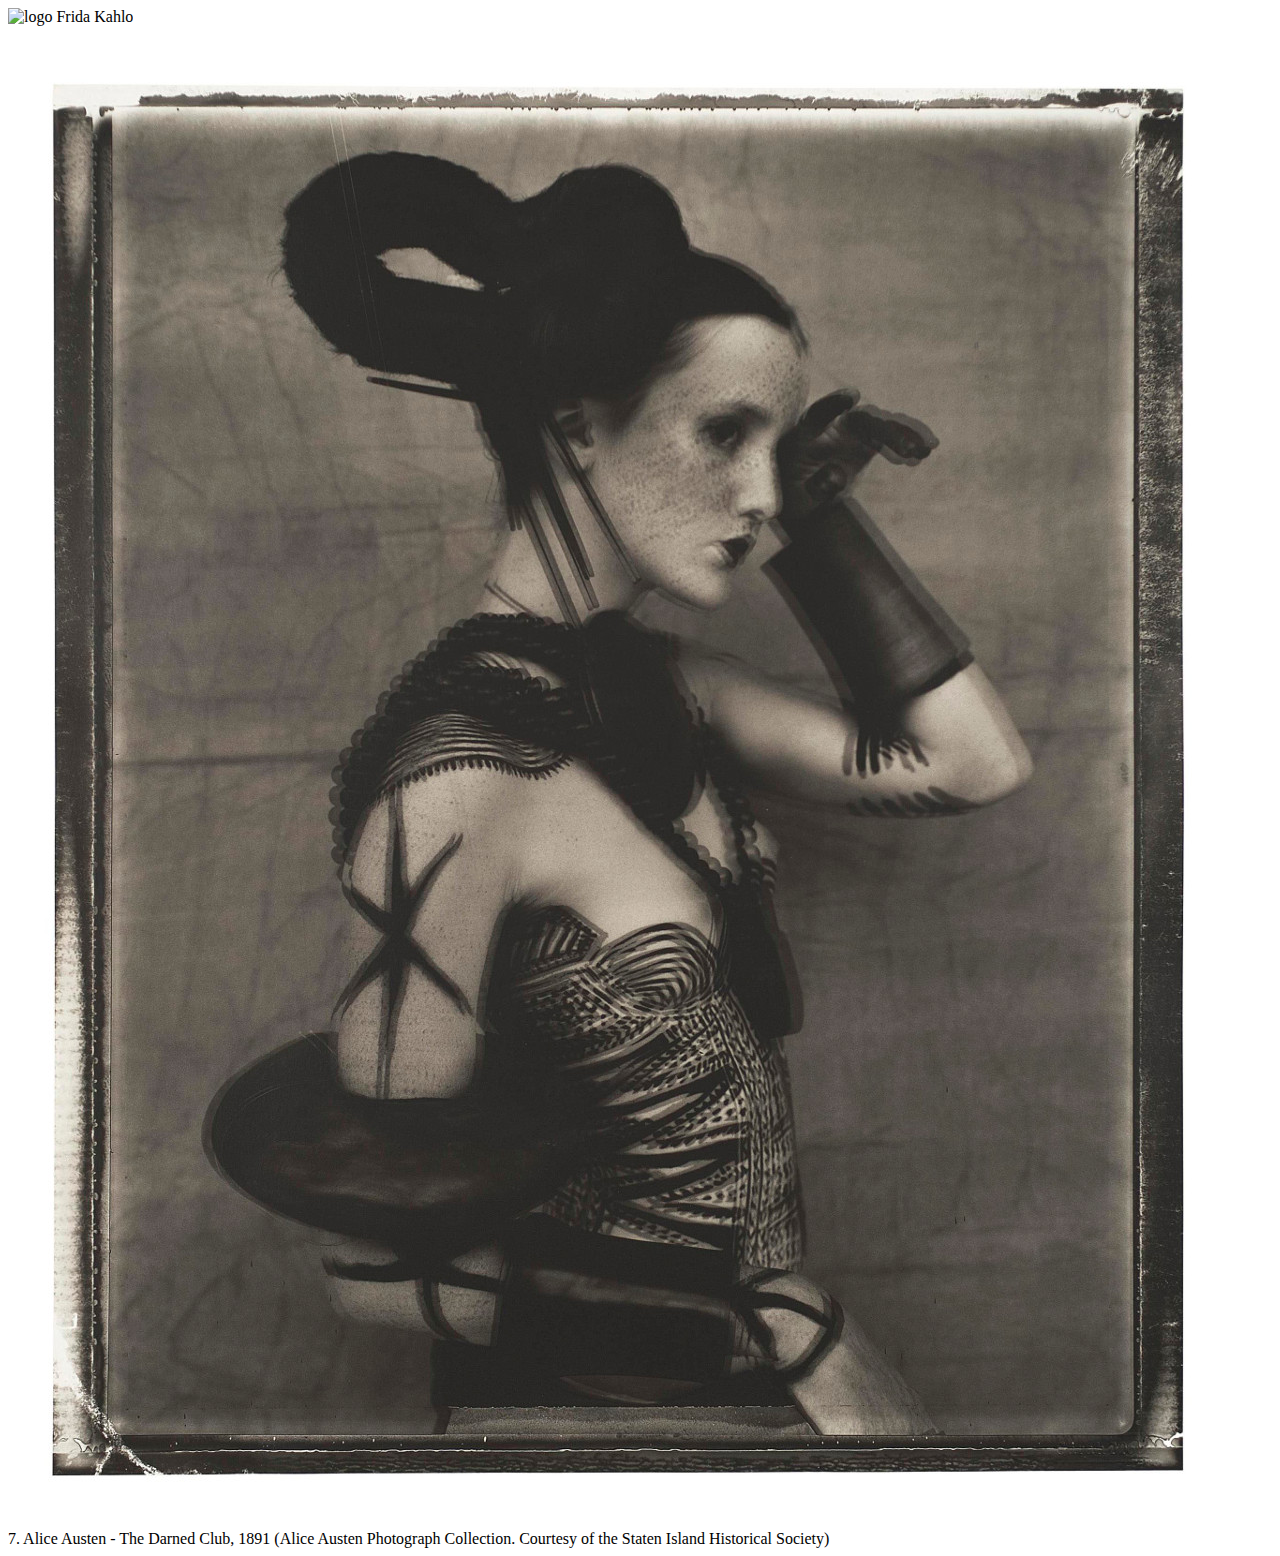
==== index.html @ 1ab2e272 "ajout légende" ====
<!DOCTYPE html>
<html lang="en">

<head>
    <meta charset="UTF-8">
    <meta name="viewport" content="width=device-width, initial-scale=1.0">

    <title>Document</title>
</head>

<body>

    <img src="icons\frida.svg" alt="logo Frida Kahlo" height="120" width="128" />

    <div id="mainImage">

    </div>

    <div id="legend">

    </div>


    <script src="app.js"> </script>
</body>

</html>
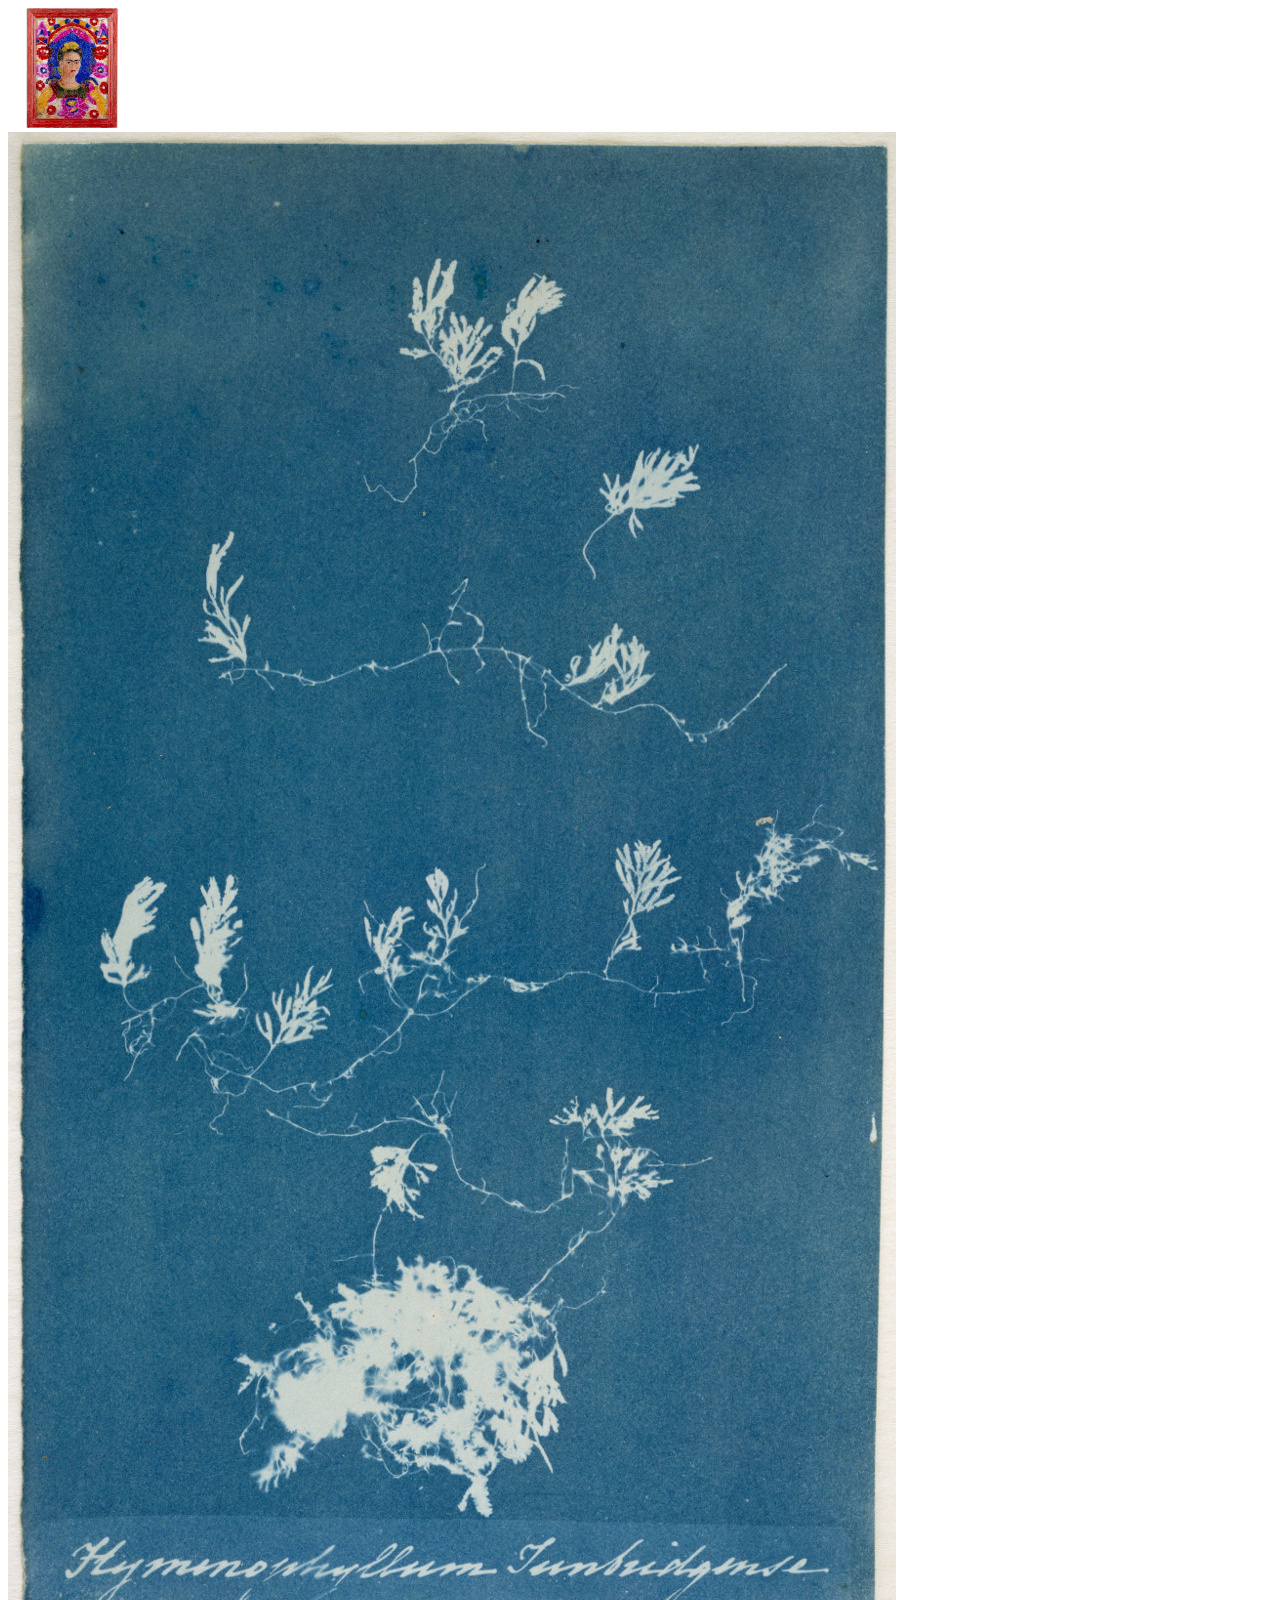
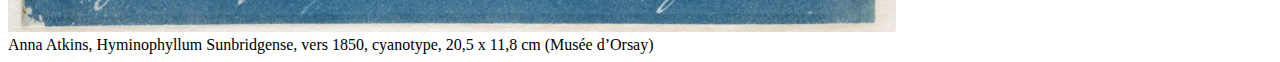
==== commit 76c3dcaa: "ajout css" ====
--- a/index.html
+++ b/index.html
@@ -4,7 +4,7 @@
 <head>
     <meta charset="UTF-8">
     <meta name="viewport" content="width=device-width, initial-scale=1.0">
-
+    <link rel="stylesheet" href="style.css">
     <title>Document</title>
 </head>
 
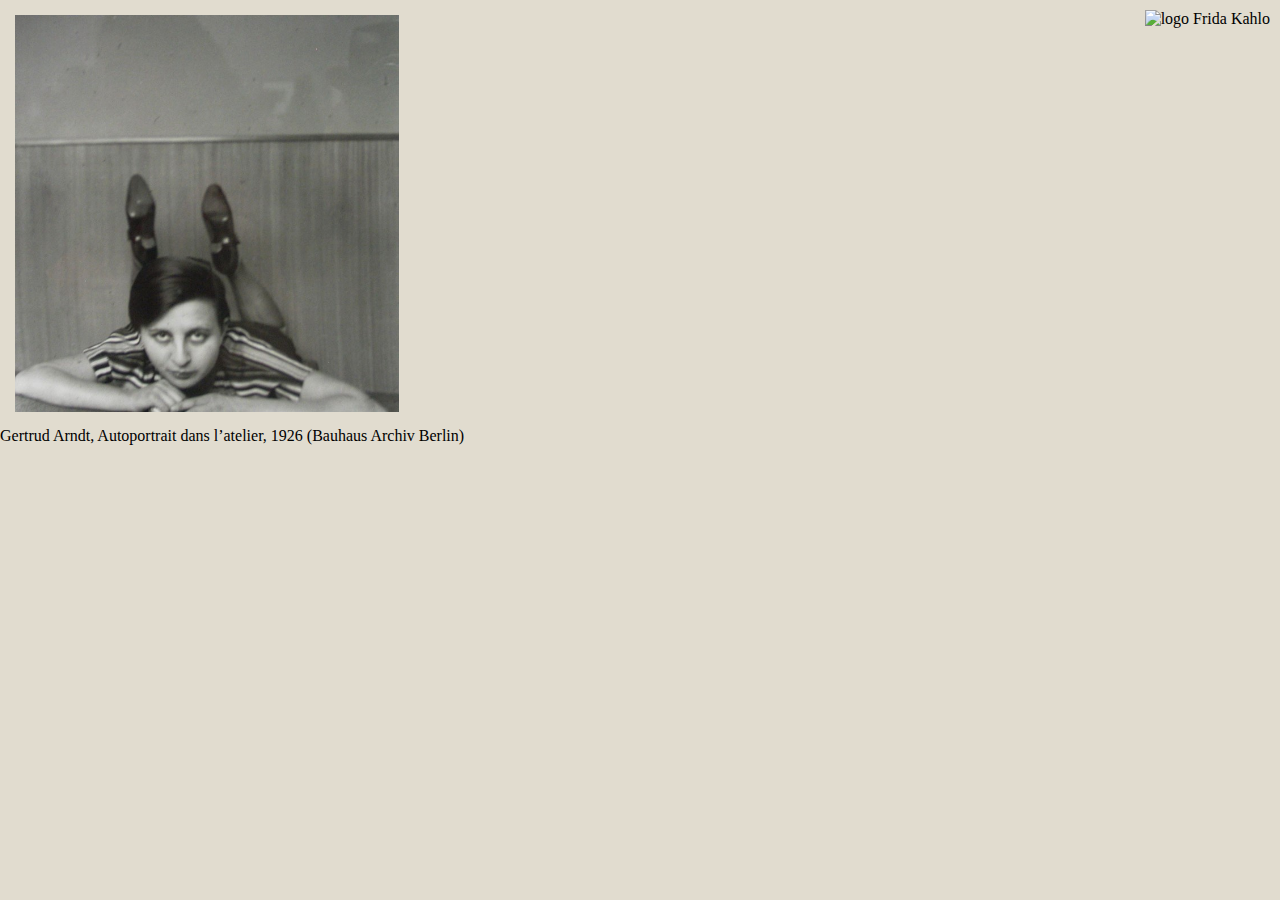
==== commit b1419742: "ajout logo" ====
--- a/index.html
+++ b/index.html
@@ -10,8 +10,9 @@
 
 <body>
 
-    <img src="icons\frida.svg" alt="logo Frida Kahlo" height="120" width="128" />
-
+<div id="icones">
+    <img src="icons\frida2.svg" alt="logo Frida Kahlo"  height="110" width="110" />
+</div>
     <div id="mainImage">
 
     </div>
--- a/style.css
+++ b/style.css
@@ -0,0 +1,42 @@
+:root{
+    --bg-color: #E1DCCF;
+    --second-bg-color: #8E949F;
+    --text-color: #06BDAD;
+    --main-color: #D0CDDB;
+}
+#icones{
+    position:absolute;
+    top: 10px;
+    right:10px;
+    z-index:2;
+    /* float:right; */
+    /* margin-left: 10%; */ */
+
+}
+body {
+    background: var(--bg-color) ;
+    color: var(--text --second-bg-color);
+    line-height: 1;
+}
+#mainImage img {
+   height: 30%;
+    width: 30%;
+    display: block;
+    /* margin:auto; */
+    align-items: center;
+    border-radius: 15px; /* Rayon de 10 pixels pour les coins */
+    /* background-color: #E4EFFF; Couleur de fond pour illustrer l'arrondi */
+    padding: 15px;
+}
+#legend
+{
+    text-align: left;
+}
+ html body {
+    margin: 0;
+    padding: 0;
+    border: 0;
+    font-size: 100%;
+    font: inherit;
+    vertical-align: baseline;
+ }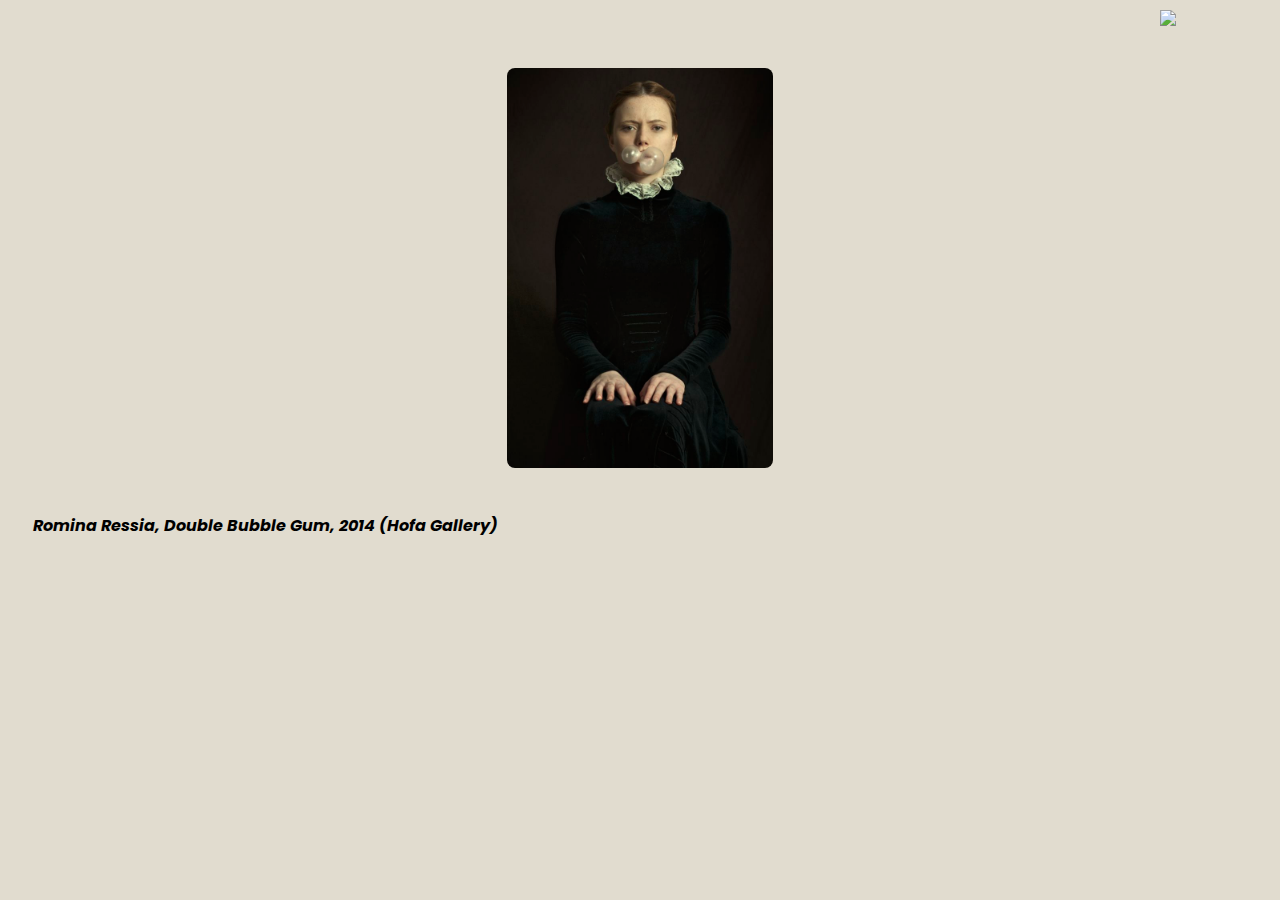
==== commit 2e75e4ea: "recentrages images" ====
--- a/index.html
+++ b/index.html
@@ -5,22 +5,26 @@
     <meta charset="UTF-8">
     <meta name="viewport" content="width=device-width, initial-scale=1.0">
     <link rel="stylesheet" href="style.css">
+    <link rel="stylesheet" href="Style.css">
+    <link rel="preconnect" href="https://fonts.googleapis.com">
+<link rel="preconnect" href="https://fonts.gstatic.com" crossorigin>
+<link href="https://fonts.googleapis.com/css2?family=Briem+Hand:wght@100..900&family=Poppins:ital,wght@0,100;0,200;0,300;0,400;0,500;0,600;0,700;0,800;0,900;1,100;1,200;1,300;1,400;1,500;1,600;1,700;1,800;1,900&display=swap" rel="stylesheet">
     <title>Document</title>
 </head>
 
 <body>
-
-<div id="icones">
-    <img src="icons\frida2.svg" alt="logo Frida Kahlo"  height="110" width="110" />
-</div>
+    <header>
+        <div id="icones">
+        </div>
+    </header>
+    
     <div id="mainImage">
-
+     
     </div>
-
+ 
     <div id="legend">
-
+    <!-- <div id="legend1"></div> -->
     </div>
-
 
     <script src="app.js"> </script>
 </body>
--- a/style.css
+++ b/style.css
@@ -4,39 +4,51 @@
     --text-color: #06BDAD;
     --main-color: #D0CDDB;
 }
+
+body {
+    background: var(--bg-color) ;
+    line-height: 1;
+}
+
+header {
+    height:110px;
+    width:100%;
+    margin-top: px;
+}
+
 #icones{
     position:absolute;
     top: 10px;
     right:10px;
     z-index:2;
-    /* float:right; */
-    /* margin-left: 10%; */ */
+    height:110px;
+    width:110px;
+}
 
+#mainImage {
+    top: 100px;
+    display: flex;
+    align-items: center;
+    height: 300px;
+    justify-content: center;
 }
-body {
-    background: var(--bg-color) ;
-    color: var(--text --second-bg-color);
-    line-height: 1;
+
+#mainImage img {
+    display: flex;
+    align-items: center;
+    height: 400px;
+    width: auto;
+    border-radius: 15px; /* Rayon de 10 pixels pour les coins
+    /* background-color: #E4EFFF; Couleur de fond pour illustrer l'arrondi */
+    padding: 7px;
 }
-#mainImage img {
-   height: 30%;
-    width: 30%;
-    display: block;
-    /* margin:auto; */
-    align-items: center;
-    border-radius: 15px; /* Rayon de 10 pixels pour les coins */
-    /* background-color: #E4EFFF; Couleur de fond pour illustrer l'arrondi */
-    padding: 15px;
+
+#legend{
+    position:relative;
+    text-align: left;
+    margin-top:100px;
+    margin-left: 25px;
+    font-family: "Poppins", sans-serif;
+    font-weight: 700;
+    font-style: italic;
 }
-#legend
-{
-    text-align: left;
-}
- html body {
-    margin: 0;
-    padding: 0;
-    border: 0;
-    font-size: 100%;
-    font: inherit;
-    vertical-align: baseline;
- }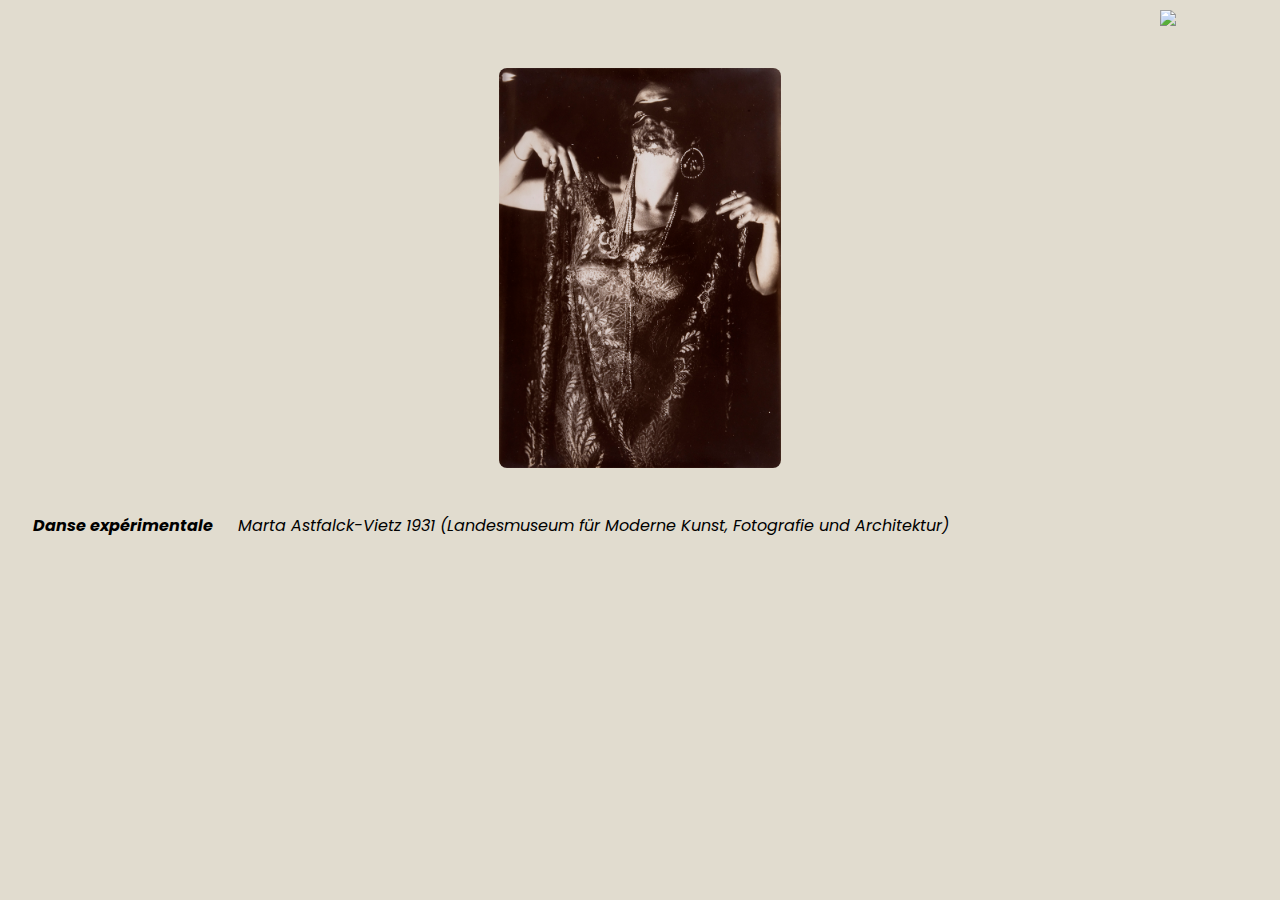
==== commit d8c695c6: "mise à jour legende" ====
--- a/index.html
+++ b/index.html
@@ -19,12 +19,15 @@
     </header>
     
     <div id="mainImage">
-     
     </div>
- 
+
+    <div class="box">
     <div id="legend">
-    <!-- <div id="legend1"></div> -->
     </div>
+
+    <div id="legend1">
+    </div>
+</div>
 
     <script src="app.js"> </script>
 </body>
--- a/style.css
+++ b/style.css
@@ -43,6 +43,15 @@
     padding: 7px;
 }
 
+.box{
+    display: flex;
+    width: auto;
+    justify-content: none;
+}
+.box :second-child{
+    align-items: left;
+}
+
 #legend{
     position:relative;
     text-align: left;
@@ -52,3 +61,11 @@
     font-weight: 700;
     font-style: italic;
 }
+#legend1{
+    position:relative;
+    text-align: left;
+    margin-top:100px;
+    margin-left: 25px;
+    font-family: "Poppins", sans-serif;
+    font-style: italic;
+}
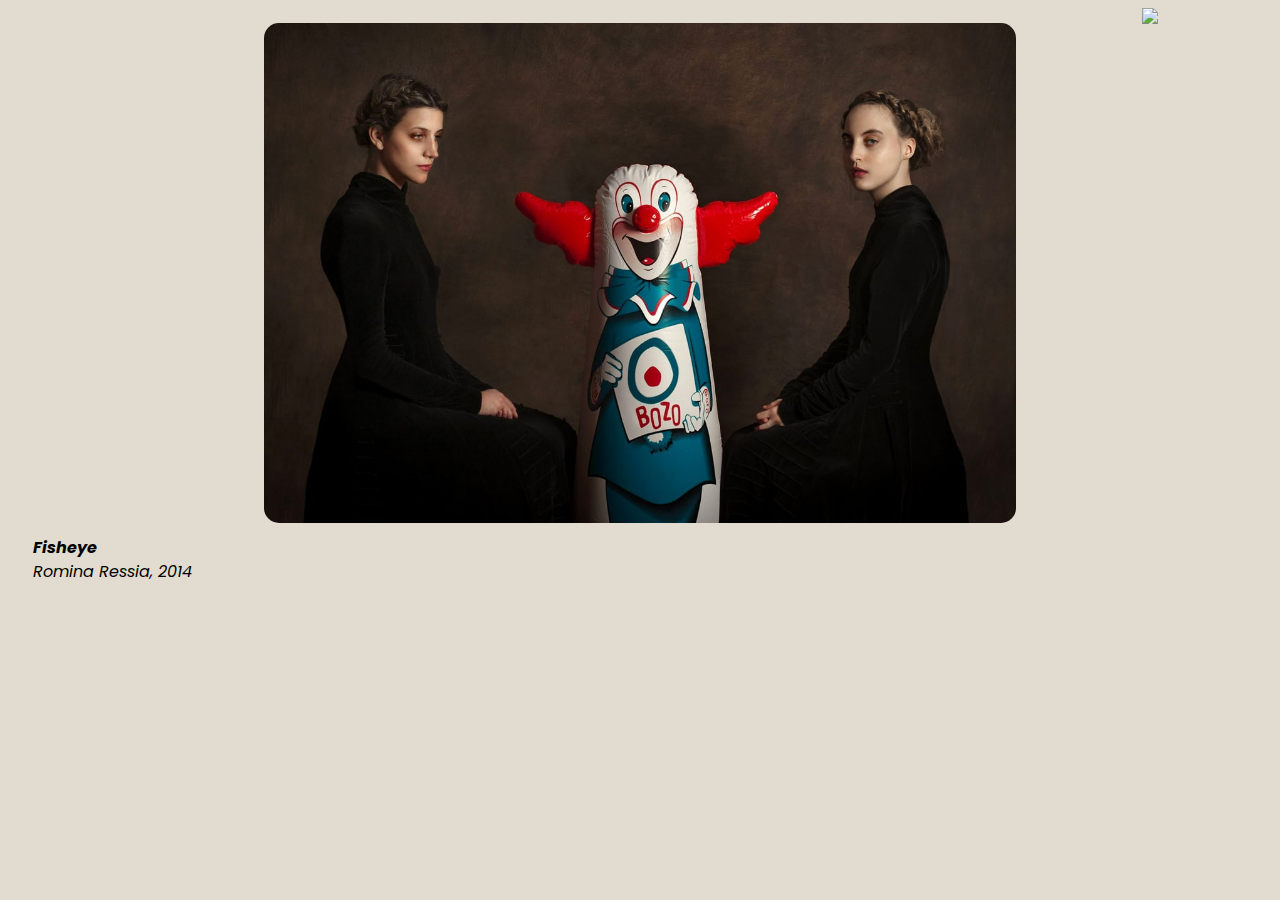
==== commit 771b16f3: "Ajout virgule legende" ====
--- a/index.html
+++ b/index.html
@@ -24,7 +24,6 @@
     <div class="box">
     <div id="legend">
     </div>
-
     <div id="legend1">
     </div>
 </div>
--- a/style.css
+++ b/style.css
@@ -11,61 +11,43 @@
 }
 
 header {
-    height:110px;
+    height: 15px;
     width:100%;
-    margin-top: px;
 }
 
 #icones{
     position:absolute;
-    top: 10px;
-    right:10px;
-    z-index:2;
-    height:110px;
-    width:110px;
+    right:10px; /* permet de positionner l'icone à droite*/
+    width: 10%;
 }
 
 #mainImage {
-    top: 100px;
     display: flex;
-    align-items: center;
-    height: 300px;
-    justify-content: center;
+    height: 25%;
+    width:auto;
+    justify-content: center; 
 }
 
 #mainImage img {
-    display: flex;
-    align-items: center;
-    height: 400px;
-    width: auto;
-    border-radius: 15px; /* Rayon de 10 pixels pour les coins
-    /* background-color: #E4EFFF; Couleur de fond pour illustrer l'arrondi */
-    padding: 7px;
+    height: 500px; /*You must set a specified height */
+    background-size: cover; /*Resize the background image to cover the entire container */
+    border-radius: 15px; /* Rayon de 10 pixels pour les coins*/  
 }
 
 .box{
-    display: flex;
-    width: auto;
     justify-content: none;
-}
-.box :second-child{
-    align-items: left;
+    margin-top: 1%;
+    line-height: 1.5em;
 }
 
 #legend{
-    position:relative;
-    text-align: left;
-    margin-top:100px;
-    margin-left: 25px;
+    margin-left: 2%;
     font-family: "Poppins", sans-serif;
     font-weight: 700;
     font-style: italic;
 }
 #legend1{
-    position:relative;
-    text-align: left;
-    margin-top:100px;
-    margin-left: 25px;
+    margin-left: 2%;
     font-family: "Poppins", sans-serif;
     font-style: italic;
 }
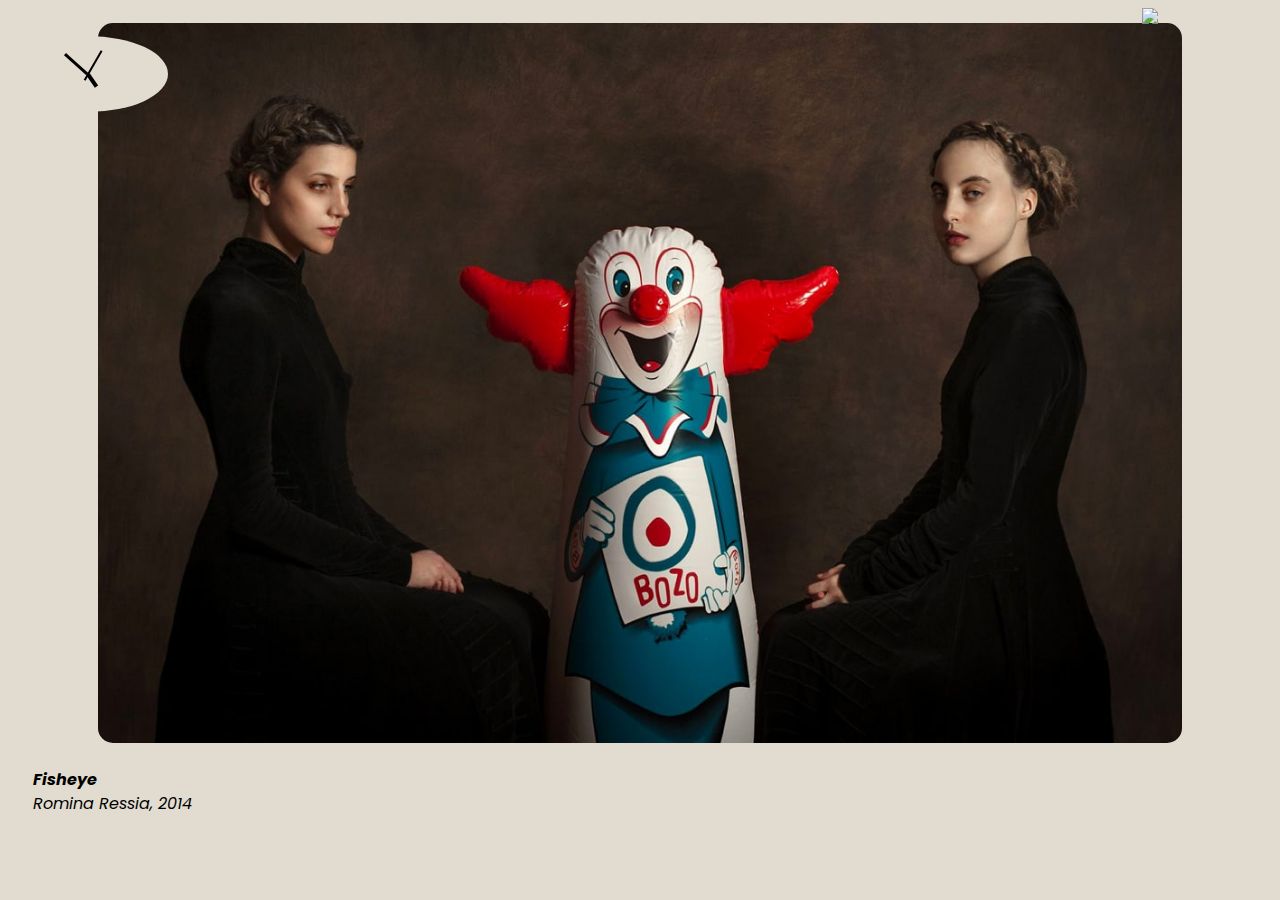
==== commit 1a833324: "Ajout horloge" ====
--- a/index.html
+++ b/index.html
@@ -16,8 +16,21 @@
     <header>
         <div id="icones">
         </div>
+
+        <article class="clock">
+            <div class="hours-container">
+              <div class="hours"></div>
+            </div>
+            <div class="minutes-container">
+              <div class="minutes"></div>
+            </div>
+            <div class="seconds-container">
+              <div class="seconds"></div>
+            </div>
+          </article>
+
     </header>
-    
+
     <div id="mainImage">
     </div>
 
--- a/style.css
+++ b/style.css
@@ -16,27 +16,93 @@
 }
 
 #icones{
-    position:absolute;
+    position: absolute;
     right:10px; /* permet de positionner l'icone à droite*/
     width: 10%;
 }
+.clock {
+    top:28px;
+    border-radius: 100%;
+    background: #E1DCCF url(./images/ios_clock.svg) no-repeat center;
+    background-size: 55%;
+    padding-bottom: 6%;
+    position: relative;
+    width: 10em;
+  }
+
+   
+  .minutes-container, .hours-container, .seconds-container {
+    display:flex;
+    position: absolute;
+    top: 0;
+    right: 0;
+    bottom: 0;
+    left: 0;
+  }
+
+  .hours {
+    background: #000;
+    height: 20%;
+    left: 48.75%;
+    position: absolute;
+    top: 30%;
+    transform-origin: 50% 100%;
+    width: 2.5%;
+  }
+  .minutes {
+    background: #000;
+    height: 40%;
+    left: 49%;
+    position: absolute;
+    top: 10%;
+    transform-origin: 50% 100%;
+    width: 2%;
+  }
+
+  .seconds {
+    background: #000;
+    height: 45%;
+    left: 49.5%;
+    position: absolute;
+    top: 14%;
+    transform-origin: 50% 80%;
+    width: 1%;
+    z-index: 8;
+  }
+
+  @keyframes rotate {
+    100% {
+      transform: rotateZ(360deg);
+    }
+  }
+
+  .hours-container {
+    animation: rotate 43200s infinite linear;
+  }
+  .minutes-container {
+    animation: rotate 3600s infinite steps(60);
+    transition: transform 0.3s cubic-bezier(.4,2.08,.55,.44);
+  }
+  .seconds-container {
+    animation: rotate 60s infinite steps(60);
+    transition: transform 0.2s cubic-bezier(.4,2.08,.55,.44);
+  }
 
 #mainImage {
     display: flex;
-    height: 25%;
+    height: 80vh;
     width:auto;
-    justify-content: center; 
+    justify-content: center;
 }
 
 #mainImage img {
-    height: 500px; /*You must set a specified height */
-    background-size: cover; /*Resize the background image to cover the entire container */
-    border-radius: 15px; /* Rayon de 10 pixels pour les coins*/  
+    border-radius: 15px; /* Rayon de 10 pixels pour les coins*/ 
+    object-fit:contain; 
 }
 
 .box{
     justify-content: none;
-    margin-top: 1%;
+    margin-top: 2%;
     line-height: 1.5em;
 }
 
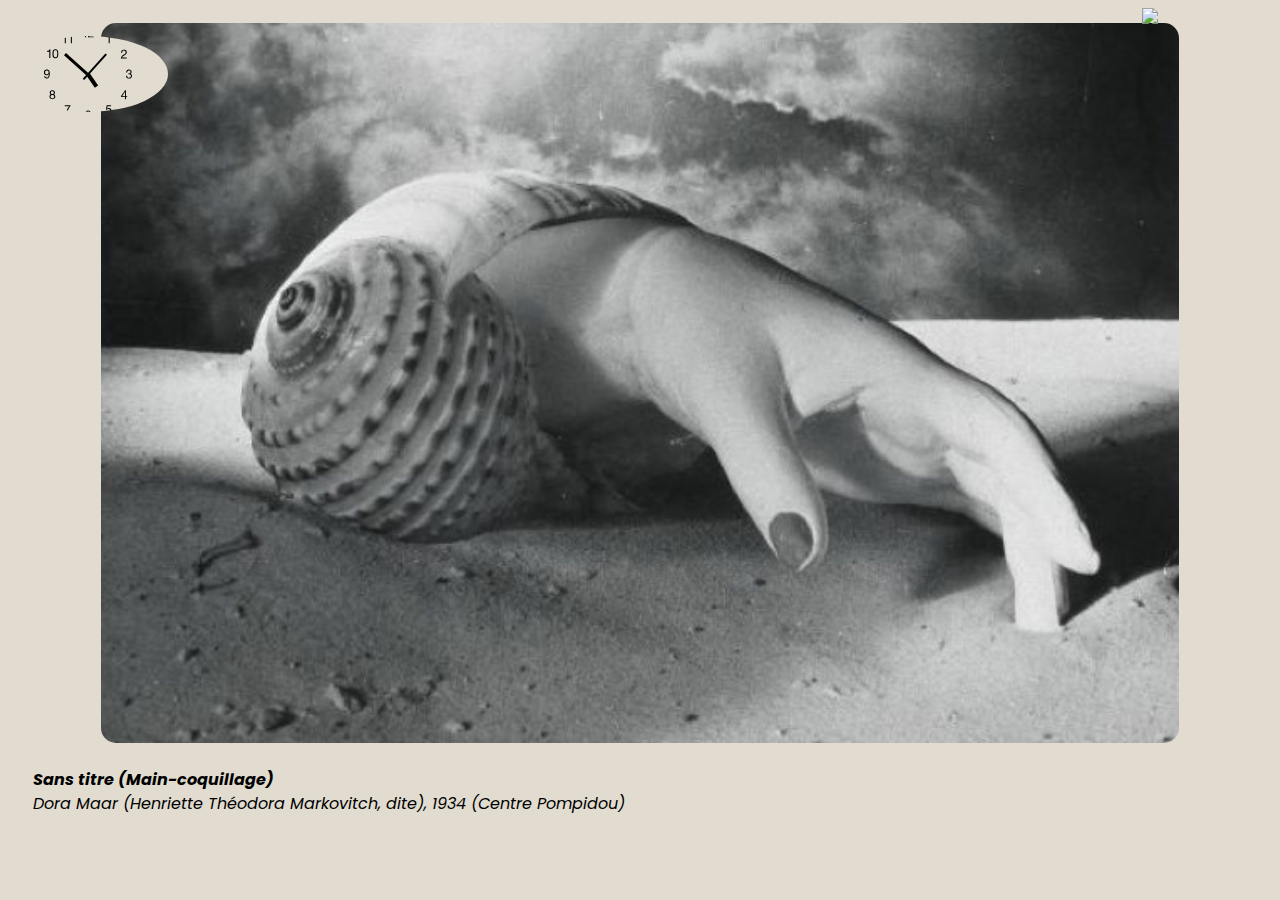
==== commit b654f8f9: "simplification fonction horloge" ====
--- a/index.html
+++ b/index.html
@@ -17,7 +17,11 @@
         <div id="icones">
         </div>
 
-        <article class="clock">
+        <!-- // balise article car partie autonome. création d'une classe horloge dans laquelle nous créons des sous classes pour les heures, minutes et secondes.Nous l'avons positionné dans le header, pour qu'elle soit au même niveau que notre logo.  -->
+
+        <article class="clock"> 
+
+          <!-- Création de 3 containers pour pouvoir ensuite positionner les aiguilles dans le CSS -->
             <div class="hours-container">
               <div class="hours"></div>
             </div>
--- a/style.css
+++ b/style.css
@@ -21,17 +21,17 @@
     width: 10%;
 }
 .clock {
-    top:28px;
+    top:28px; /*Permet de décaler vers le bas l'horloge */
     border-radius: 100%;
-    background: #E1DCCF url(./images/ios_clock.svg) no-repeat center;
-    background-size: 55%;
-    padding-bottom: 6%;
+    background: #E1DCCF url(./images/ios_clock.svg) no-repeat center; /*Permet de faire apparaître l'image et de colorer le fond de l'horloge avec la même couleur que notre background dans le body. */
+    background-size: 55%; /*Donne la taille de l'image par rapport à l'écran */
+    padding-bottom: 6%; /*Permet d'ajuster la taille de l'horloge, définit la zone de remplissage entre la bordure de l'élément article et son contenu */
     position: relative;
-    width: 10em;
+    width: 10em; /*Donne la largeur de l'image */
   }
 
    
-  .minutes-container, .hours-container, .seconds-container {
+   .minutes-container, .hours-container, .seconds-container { /*Permet de positionner les container dans lesquelles on positionnera les aiguilles. */
     display:flex;
     position: absolute;
     top: 0;
@@ -41,16 +41,16 @@
   }
 
   .hours {
-    background: #000;
-    height: 20%;
-    left: 48.75%;
+    background: #000; /*couleur de l'aiguille heure */
+    height: 20%; /* hauteur de l'aiguille (plus petite que celle des minutes et secondes ) */
+    left: 48.75%; /*l'usage du pourcentage permet à l'horloge d'être responsive */
     position: absolute;
     top: 30%;
     transform-origin: 50% 100%;
-    width: 2.5%;
+    width: 2.5%; /* donne l'épaisseur de l'aiguille */
   }
   .minutes {
-    background: #000;
+    background: #000; /* couleur de l'aiguille minute */
     height: 40%;
     left: 49%;
     position: absolute;
@@ -60,32 +60,32 @@
   }
 
   .seconds {
-    background: #000;
+     background: #000; /*couleur de l'aiguille seconde */
     height: 45%;
     left: 49.5%;
     position: absolute;
     top: 14%;
-    transform-origin: 50% 80%;
+    transform-origin: 50% 80%;/*Permet d'avoir un bout d'aiguille qui depasse au milieu */
     width: 1%;
     z-index: 8;
   }
 
-  @keyframes rotate {
+   @keyframes rotate { /*demande aux aiguilles de se deplacer, en donnant le type de mouvement */
     100% {
       transform: rotateZ(360deg);
     }
   }
 
   .hours-container {
-    animation: rotate 43200s infinite linear;
+    animation: rotate 43200s infinite linear; /* se deplace tous les 43200s, donne le rythme */
   }
   .minutes-container {
     animation: rotate 3600s infinite steps(60);
-    transition: transform 0.3s cubic-bezier(.4,2.08,.55,.44);
+   transition: transform 0.3s cubic-bezier(.4,2.08,.55,.44); /* donne un mouvement saccade à l'aiguille des minutes */
   }
   .seconds-container {
     animation: rotate 60s infinite steps(60);
-    transition: transform 0.2s cubic-bezier(.4,2.08,.55,.44);
+    transition: transform 0.2s cubic-bezier(.4,2.08,.55,.44);/* donne un mouvement saccade à l'aiguille des secondes */
   }
 
 #mainImage {
